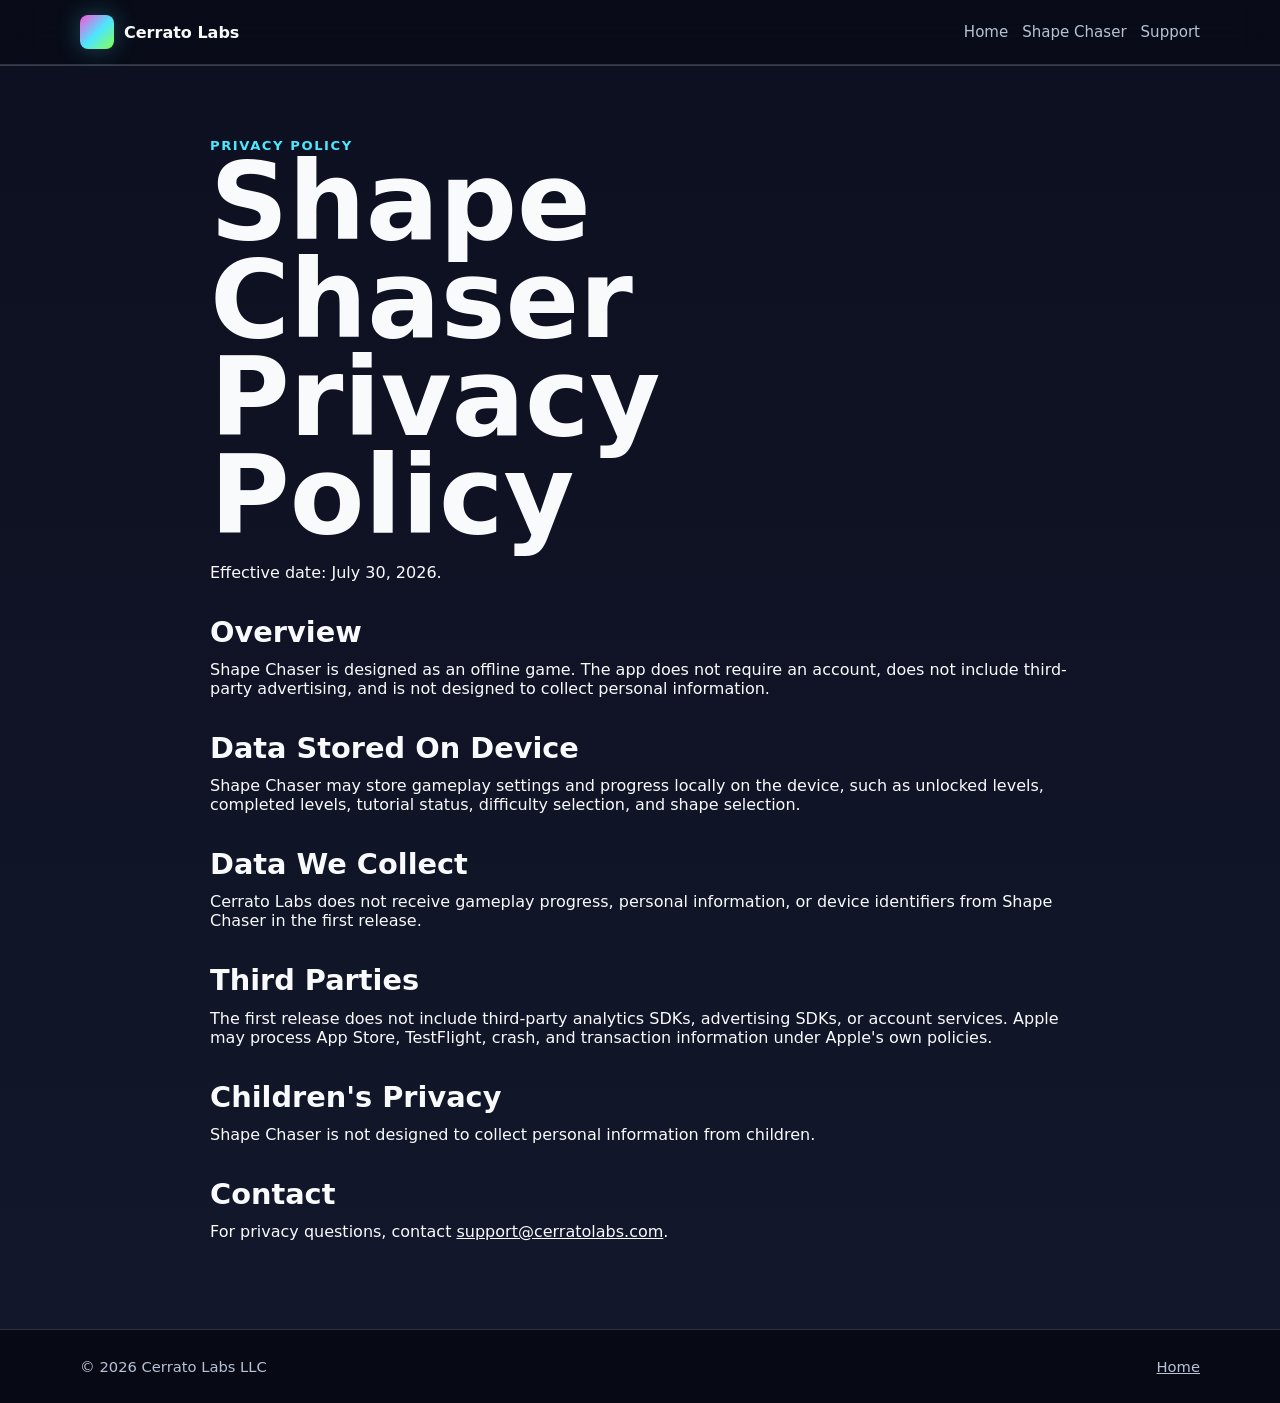
==== privacy-shape-chaser/index.html @ 82c6a307 "Add clean App Store support routes" ====
<!doctype html>
<html lang="en">
  <head>
    <meta charset="utf-8">
    <meta name="viewport" content="width=device-width, initial-scale=1">
    <title>Shape Chaser Privacy Policy - Cerrato Labs</title>
    <meta name="description" content="Privacy policy for Shape Chaser by Cerrato Labs.">
    <link rel="canonical" href="https://cerratolabs.com/privacy-shape-chaser/">
    <meta property="og:title" content="Shape Chaser Privacy Policy - Cerrato Labs">
    <meta property="og:description" content="Privacy information for Shape Chaser by Cerrato Labs.">
    <meta property="og:type" content="website">
    <meta property="og:url" content="https://cerratolabs.com/privacy-shape-chaser/">
    <link rel="stylesheet" href="/styles.css">
  </head>
  <body>
    <header class="site-header">
      <nav class="nav" aria-label="Primary">
        <a class="brand" href="/"><span class="brand-mark" aria-hidden="true"></span><span>Cerrato Labs</span></a>
        <div class="nav-links">
          <a href="/">Home</a>
          <a href="/shape-chaser/">Shape Chaser</a>
          <a href="/support/">Support</a>
        </div>
      </nav>
    </header>

    <main>
      <section class="band">
        <div class="wrap legal">
          <div class="eyebrow">Privacy policy</div>
          <h1>Shape Chaser Privacy Policy</h1>
          <p>Effective date: July 30, 2026.</p>

          <h2>Overview</h2>
          <p>Shape Chaser is designed as an offline game. The app does not require an account, does not include third-party advertising, and is not designed to collect personal information.</p>

          <h2>Data Stored On Device</h2>
          <p>Shape Chaser may store gameplay settings and progress locally on the device, such as unlocked levels, completed levels, tutorial status, difficulty selection, and shape selection.</p>

          <h2>Data We Collect</h2>
          <p>Cerrato Labs does not receive gameplay progress, personal information, or device identifiers from Shape Chaser in the first release.</p>

          <h2>Third Parties</h2>
          <p>The first release does not include third-party analytics SDKs, advertising SDKs, or account services. Apple may process App Store, TestFlight, crash, and transaction information under Apple's own policies.</p>

          <h2>Children's Privacy</h2>
          <p>Shape Chaser is not designed to collect personal information from children.</p>

          <h2>Contact</h2>
          <p>For privacy questions, contact <a href="mailto:support@cerratolabs.com">support@cerratolabs.com</a>.</p>
        </div>
      </section>
    </main>

    <footer class="footer">
      <div class="wrap">
        <span>© 2026 Cerrato Labs LLC</span>
        <span><a href="/">Home</a></span>
      </div>
    </footer>
  </body>
</html>
---- styles.css ----
:root {
  color-scheme: dark;
  --ink: #f8fafc;
  --muted: #b8c2d6;
  --paper: #0d1020;
  --panel: rgba(17, 24, 43, 0.84);
  --panel-strong: rgba(9, 13, 27, 0.92);
  --line: rgba(255, 255, 255, 0.16);
  --pink: #ff4fd8;
  --cyan: #4ce7ff;
  --lime: #88ff4d;
  --gold: #ffd166;
  --coral: #ff6b6b;
  --max: 1120px;
}

* {
  box-sizing: border-box;
}

html {
  scroll-behavior: smooth;
}

body {
  margin: 0;
  font-family: Inter, ui-sans-serif, system-ui, -apple-system, BlinkMacSystemFont, "Segoe UI", sans-serif;
  background: var(--paper);
  color: var(--ink);
  letter-spacing: 0;
}

a {
  color: inherit;
}

.site-header {
  position: sticky;
  top: 0;
  z-index: 20;
  backdrop-filter: blur(18px);
  background: rgba(8, 11, 22, 0.78);
  border-bottom: 1px solid var(--line);
}

.nav {
  width: min(var(--max), calc(100% - 32px));
  margin: 0 auto;
  min-height: 64px;
  display: flex;
  align-items: center;
  justify-content: space-between;
  gap: 18px;
}

.brand {
  display: inline-flex;
  align-items: center;
  gap: 10px;
  text-decoration: none;
  font-weight: 900;
}

.brand-mark {
  width: 34px;
  height: 34px;
  border-radius: 8px;
  background:
    linear-gradient(135deg, var(--pink), var(--cyan) 52%, var(--lime));
  box-shadow: 0 0 24px rgba(76, 231, 255, 0.28);
}

.nav-links {
  display: flex;
  gap: 14px;
  align-items: center;
  color: var(--muted);
  font-size: 0.94rem;
}

.nav-links a {
  text-decoration: none;
}

.nav-links a:hover {
  color: var(--ink);
}

.hero {
  min-height: 78vh;
  display: grid;
  align-items: end;
  background:
    linear-gradient(180deg, rgba(5, 8, 18, 0.26), rgba(5, 8, 18, 0.90)),
    url("assets/shape-chaser-gameplay.png") center / cover no-repeat;
}

.hero-inner {
  width: min(var(--max), calc(100% - 32px));
  margin: 0 auto;
  padding: 110px 0 70px;
}

.eyebrow {
  color: var(--cyan);
  font-size: 0.82rem;
  font-weight: 900;
  letter-spacing: 0.12em;
  text-transform: uppercase;
}

h1,
h2,
h3,
p {
  margin-top: 0;
}

h1 {
  max-width: 780px;
  font-size: clamp(3rem, 9vw, 6.8rem);
  line-height: 0.9;
  margin-bottom: 18px;
}

h2 {
  font-size: clamp(2rem, 5vw, 4rem);
  line-height: 0.98;
  margin-bottom: 14px;
}

h3 {
  font-size: 1.15rem;
  margin-bottom: 8px;
}

.lead {
  max-width: 720px;
  color: #e7ecf8;
  font-size: clamp(1.12rem, 2vw, 1.35rem);
  line-height: 1.55;
}

.actions {
  display: flex;
  flex-wrap: wrap;
  gap: 12px;
  margin-top: 28px;
}

.button {
  min-height: 44px;
  display: inline-flex;
  align-items: center;
  justify-content: center;
  padding: 12px 18px;
  border-radius: 8px;
  border: 1px solid rgba(255, 255, 255, 0.22);
  background: rgba(255, 255, 255, 0.1);
  text-decoration: none;
  font-weight: 800;
}

.button.primary {
  border: 0;
  color: #09111f;
  background: linear-gradient(135deg, var(--lime), var(--cyan));
}

.band {
  border-top: 1px solid var(--line);
  background: linear-gradient(180deg, #0d1020, #12172b);
}

.band.alt {
  background: linear-gradient(135deg, rgba(255, 209, 102, 0.10), #111427 42%, rgba(76, 231, 255, 0.08));
}

.wrap {
  width: min(var(--max), calc(100% - 32px));
  margin: 0 auto;
  padding: 72px 0;
}

.section-head {
  max-width: 780px;
  margin-bottom: 28px;
}

.grid {
  display: grid;
  grid-template-columns: repeat(3, minmax(0, 1fr));
  gap: 18px;
}

.two {
  grid-template-columns: repeat(2, minmax(0, 1fr));
}

.card {
  border: 1px solid var(--line);
  border-radius: 8px;
  background: var(--panel);
  overflow: hidden;
  box-shadow: 0 24px 80px rgba(0, 0, 0, 0.28);
}

.card-body {
  padding: 22px;
}

.card img {
  display: block;
  width: 100%;
  aspect-ratio: 16 / 10;
  object-fit: cover;
  background: #060915;
}

.app-icon {
  width: 100%;
  aspect-ratio: 1;
  object-fit: cover;
}

.meta {
  display: flex;
  flex-wrap: wrap;
  gap: 8px;
  margin: 18px 0;
}

.pill {
  display: inline-flex;
  align-items: center;
  min-height: 28px;
  padding: 5px 9px;
  border-radius: 999px;
  color: #eaf4ff;
  background: rgba(255, 255, 255, 0.10);
  border: 1px solid rgba(255, 255, 255, 0.14);
  font-size: 0.8rem;
  font-weight: 800;
}

.status {
  color: var(--gold);
}

.card p,
.copy p,
.list li {
  color: var(--muted);
  line-height: 1.62;
}

.list {
  padding-left: 1.2rem;
}

.list li + li {
  margin-top: 8px;
}

.page-hero {
  background:
    linear-gradient(180deg, rgba(7, 10, 21, 0.52), rgba(7, 10, 21, 0.94)),
    url("assets/shape-chaser-map.png") center / cover no-repeat;
}

.page-hero .wrap {
  padding-top: 110px;
}

.legal {
  max-width: 860px;
}

.legal h2 {
  font-size: 1.8rem;
  margin-top: 36px;
}

.footer {
  border-top: 1px solid var(--line);
  background: #070a15;
}

.footer .wrap {
  padding: 28px 0;
  display: flex;
  justify-content: space-between;
  gap: 18px;
  flex-wrap: wrap;
  color: var(--muted);
  font-size: 0.92rem;
}

@media (max-width: 760px) {
  .nav {
    align-items: flex-start;
    flex-direction: column;
    padding: 14px 0;
  }

  .nav-links {
    width: 100%;
    overflow-x: auto;
    padding-bottom: 2px;
  }

  .hero {
    min-height: 72vh;
  }

  .grid,
  .two {
    grid-template-columns: 1fr;
  }

  .wrap {
    padding: 52px 0;
  }
}
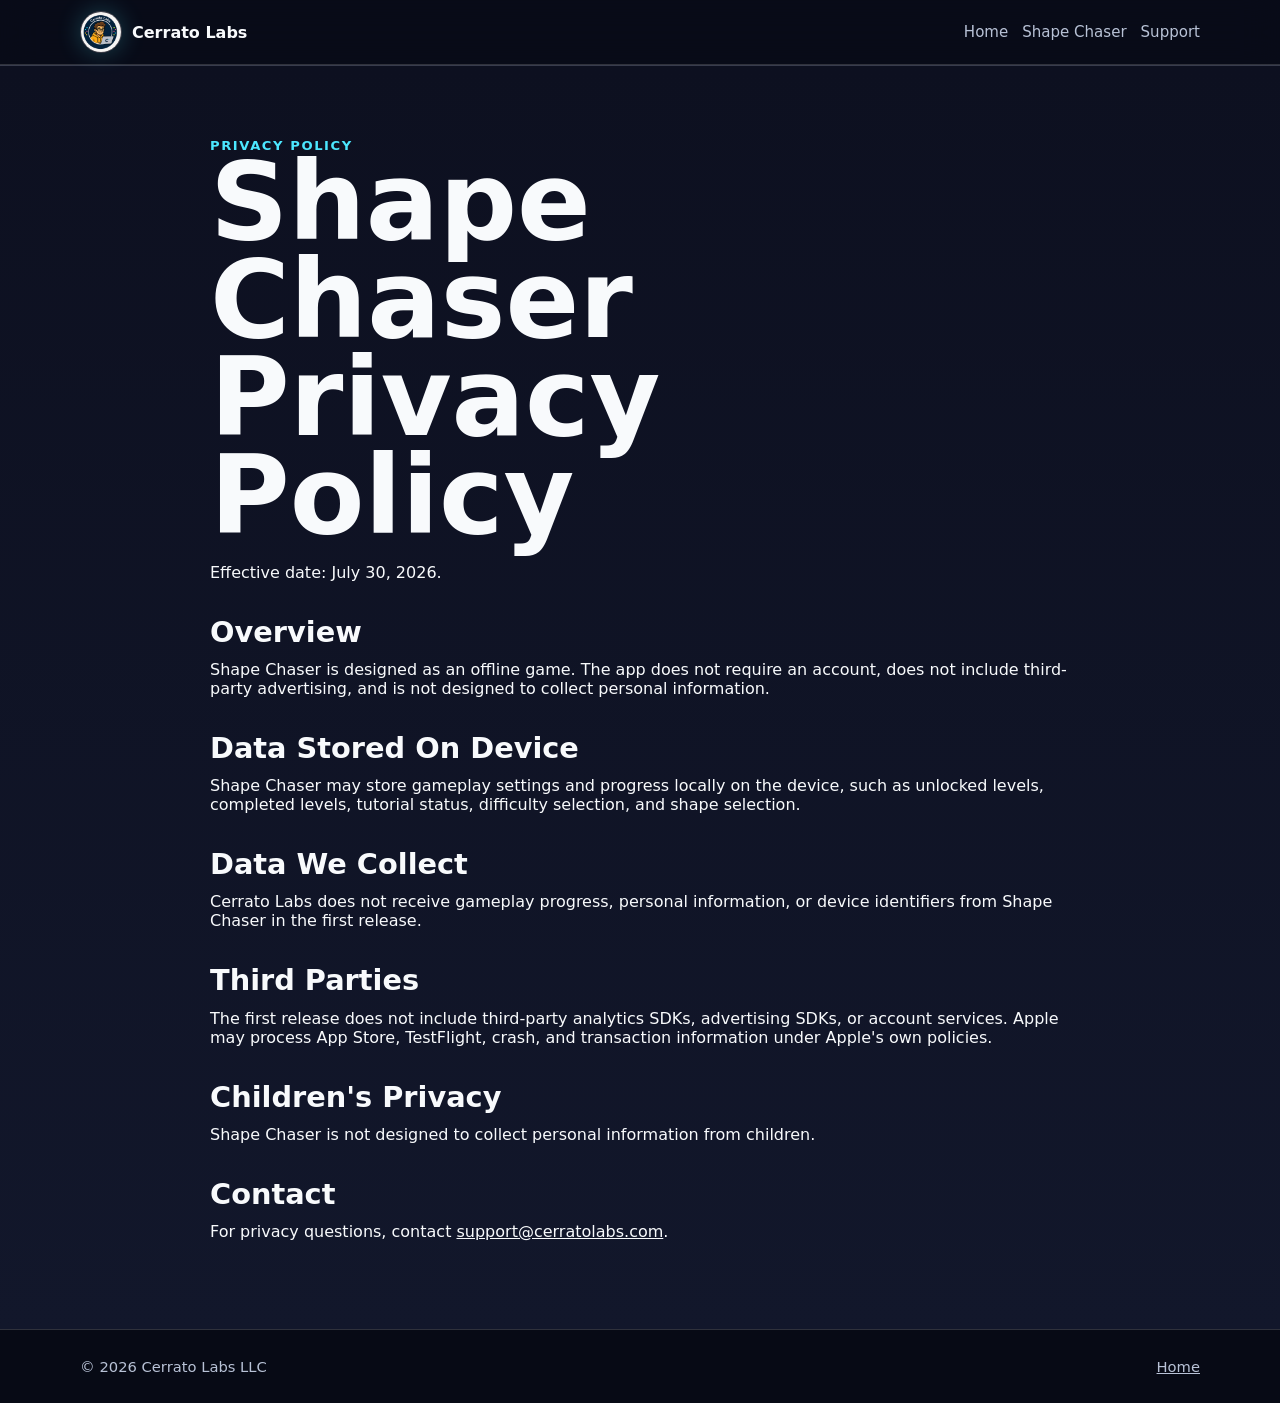
==== commit 545e7880: "Add Cerrato Labs mascot logo to public site" ====
--- a/privacy-shape-chaser/index.html
+++ b/privacy-shape-chaser/index.html
@@ -15,7 +15,7 @@
   <body>
     <header class="site-header">
       <nav class="nav" aria-label="Primary">
-        <a class="brand" href="/"><span class="brand-mark" aria-hidden="true"></span><span>Cerrato Labs</span></a>
+        <a class="brand" href="/"><img class="brand-mark" src="/assets/cerrato-labs-mascot-badge-active-512.png" alt="" aria-hidden="true"><span>Cerrato Labs</span></a>
         <div class="nav-links">
           <a href="/">Home</a>
           <a href="/shape-chaser/">Shape Chaser</a>
--- a/styles.css
+++ b/styles.css
@@ -62,12 +62,13 @@
 }
 
 .brand-mark {
-  width: 34px;
-  height: 34px;
-  border-radius: 8px;
-  background:
-    linear-gradient(135deg, var(--pink), var(--cyan) 52%, var(--lime));
-  box-shadow: 0 0 24px rgba(76, 231, 255, 0.28);
+  display: block;
+  width: 42px;
+  height: 42px;
+  border-radius: 50%;
+  object-fit: cover;
+  border: 1px solid rgba(255, 255, 255, 0.22);
+  box-shadow: 0 0 24px rgba(76, 231, 255, 0.24);
 }
 
 .nav-links {
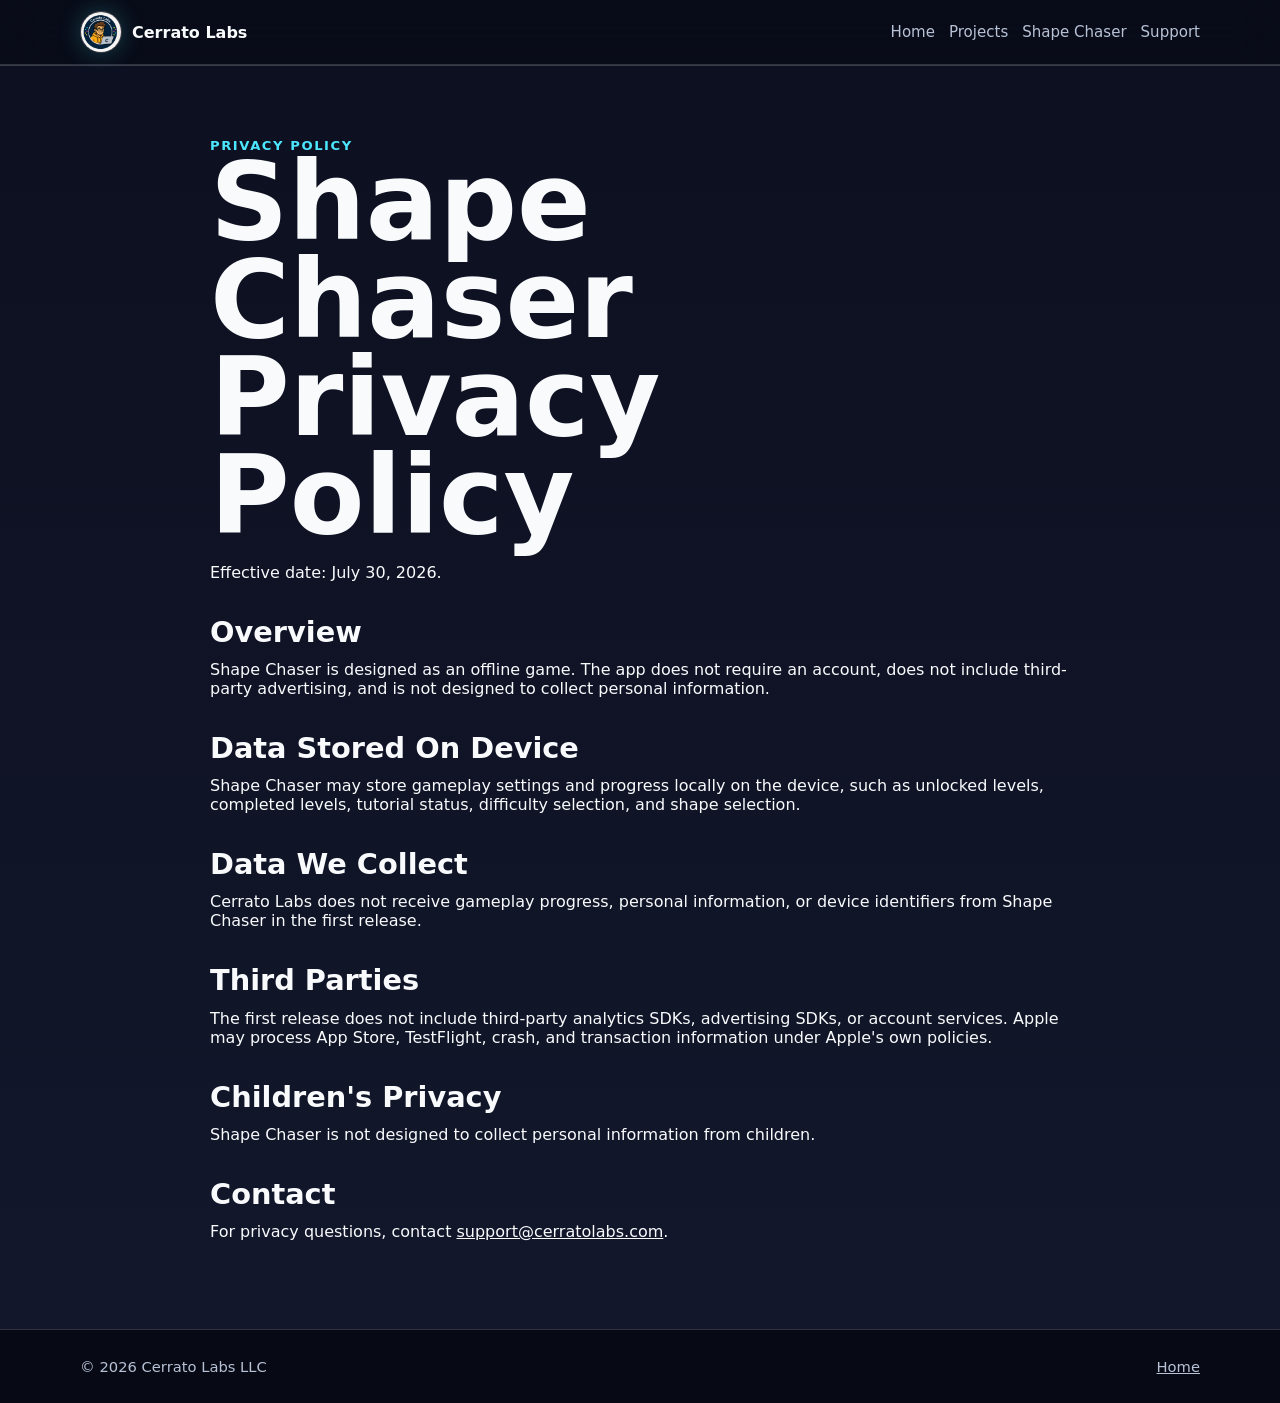
==== commit 77b7b913: "Make Cerrato Labs the public homepage" ====
--- a/privacy-shape-chaser/index.html
+++ b/privacy-shape-chaser/index.html
@@ -18,6 +18,7 @@
         <a class="brand" href="/"><img class="brand-mark" src="/assets/cerrato-labs-mascot-badge-active-512.png" alt="" aria-hidden="true"><span>Cerrato Labs</span></a>
         <div class="nav-links">
           <a href="/">Home</a>
+          <a href="/#projects">Projects</a>
           <a href="/shape-chaser/">Shape Chaser</a>
           <a href="/support/">Support</a>
         </div>
--- a/styles.css
+++ b/styles.css
@@ -102,6 +102,84 @@
   padding: 110px 0 70px;
 }
 
+.studio-hero {
+  min-height: 80vh;
+  display: grid;
+  align-items: center;
+  overflow: hidden;
+  background:
+    radial-gradient(circle at 74% 24%, rgba(76, 231, 255, 0.20), transparent 26%),
+    radial-gradient(circle at 18% 18%, rgba(255, 79, 216, 0.20), transparent 28%),
+    linear-gradient(135deg, #070a15 0%, #11162b 52%, #081421 100%);
+}
+
+.studio-hero-inner {
+  width: min(var(--max), calc(100% - 32px));
+  margin: 0 auto;
+  padding: 86px 0 70px;
+  display: grid;
+  grid-template-columns: minmax(0, 1.05fr) minmax(280px, 0.75fr);
+  align-items: center;
+  gap: 42px;
+}
+
+.studio-copy {
+  max-width: 760px;
+}
+
+.studio-mark-panel {
+  position: relative;
+  display: grid;
+  place-items: center;
+  min-height: 420px;
+  border: 1px solid rgba(255, 255, 255, 0.16);
+  border-radius: 8px;
+  background:
+    linear-gradient(rgba(76, 231, 255, 0.10) 1px, transparent 1px),
+    linear-gradient(90deg, rgba(255, 79, 216, 0.12) 1px, transparent 1px),
+    rgba(9, 13, 27, 0.72);
+  background-size: 48px 48px;
+  box-shadow: 0 30px 90px rgba(0, 0, 0, 0.34);
+}
+
+.studio-mark-panel::before {
+  content: "";
+  position: absolute;
+  inset: 24px;
+  border: 1px solid rgba(76, 231, 255, 0.18);
+  border-radius: 8px;
+}
+
+.studio-logo {
+  position: relative;
+  z-index: 1;
+  width: min(76%, 330px);
+  aspect-ratio: 1;
+  border-radius: 50%;
+  object-fit: cover;
+  box-shadow:
+    0 0 0 1px rgba(255, 255, 255, 0.22),
+    0 0 70px rgba(76, 231, 255, 0.20),
+    0 26px 80px rgba(0, 0, 0, 0.34);
+}
+
+.signal-row {
+  position: absolute;
+  left: 30px;
+  right: 30px;
+  bottom: 26px;
+  display: grid;
+  grid-template-columns: repeat(3, 1fr);
+  gap: 10px;
+}
+
+.signal-row span {
+  height: 5px;
+  border-radius: 999px;
+  background: linear-gradient(90deg, var(--pink), var(--cyan), var(--lime));
+  opacity: 0.72;
+}
+
 .eyebrow {
   color: var(--cyan);
   font-size: 0.82rem;
@@ -248,6 +326,47 @@
   color: var(--gold);
 }
 
+.projects-grid {
+  align-items: stretch;
+}
+
+.project-card {
+  min-height: 100%;
+}
+
+.featured-project {
+  grid-column: span 1;
+}
+
+.project-label {
+  margin-bottom: 12px;
+  color: var(--cyan);
+  font-size: 0.76rem;
+  font-weight: 900;
+  letter-spacing: 0.10em;
+  text-transform: uppercase;
+}
+
+.project-icon {
+  width: 54px;
+  height: 54px;
+  display: grid;
+  place-items: center;
+  margin-bottom: 18px;
+  border-radius: 8px;
+  color: #08101e;
+  background: linear-gradient(135deg, var(--gold), var(--pink));
+  font-weight: 950;
+  box-shadow: 0 0 34px rgba(255, 79, 216, 0.18);
+}
+
+.studio-note {
+  display: grid;
+  grid-template-columns: minmax(0, 0.9fr) minmax(280px, 1fr);
+  align-items: center;
+  gap: 28px;
+}
+
 .card p,
 .copy p,
 .list li {
@@ -314,6 +433,19 @@
     min-height: 72vh;
   }
 
+  .studio-hero {
+    min-height: auto;
+  }
+
+  .studio-hero-inner,
+  .studio-note {
+    grid-template-columns: 1fr;
+  }
+
+  .studio-mark-panel {
+    min-height: 320px;
+  }
+
   .grid,
   .two {
     grid-template-columns: 1fr;
